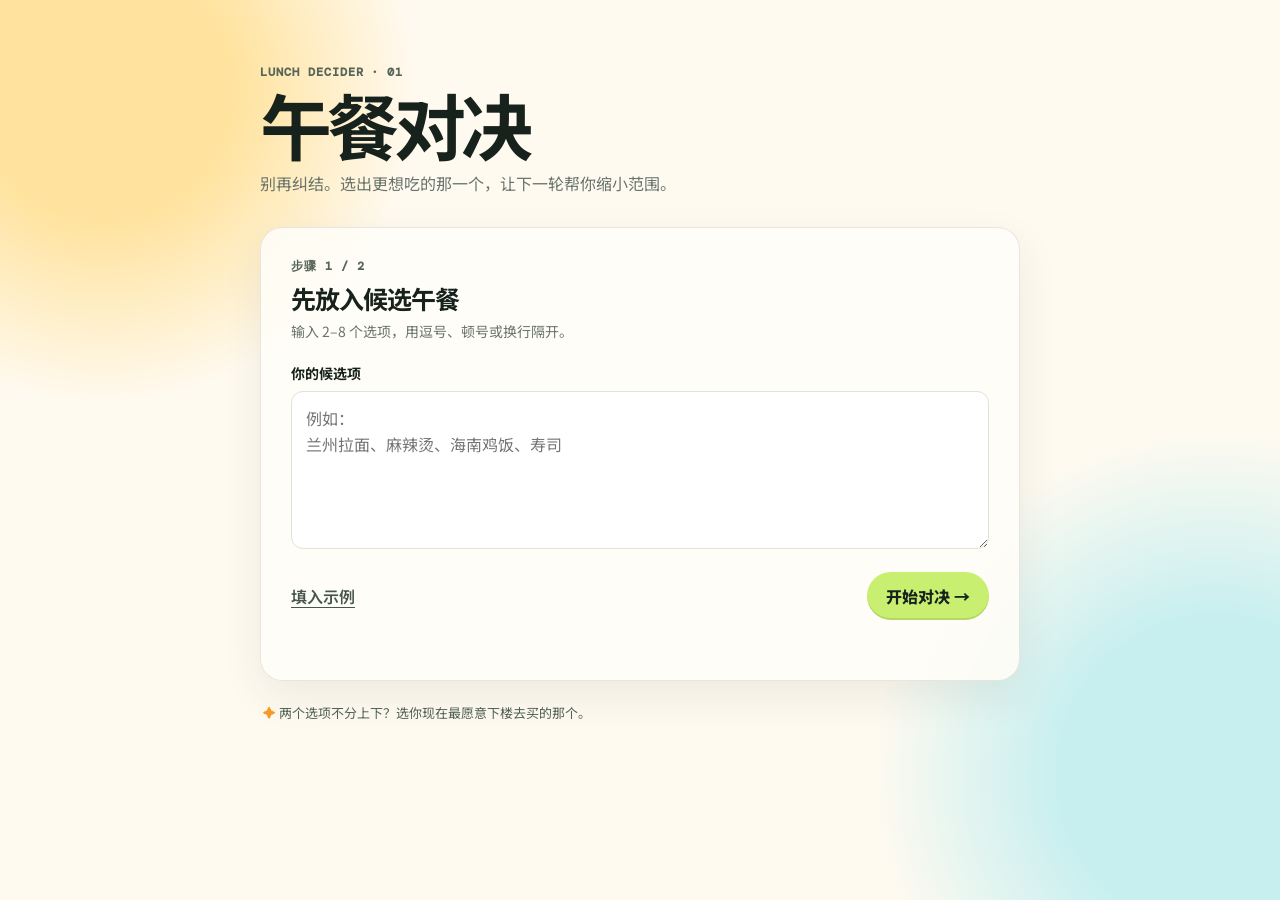
==== lunch-duel/index.html @ c83a1d94 "Build lunch decision duel" ====
<!doctype html>
<html lang="zh-CN">
  <head>
    <meta charset="UTF-8" />
    <meta name="viewport" content="width=device-width, initial-scale=1.0" />
    <meta name="description" content="用连续二选一帮你决定今天吃什么。" />
    <title>午餐对决 · 今天吃什么？</title>
    <link rel="preconnect" href="https://fonts.googleapis.com" />
    <link rel="preconnect" href="https://fonts.gstatic.com" crossorigin />
    <link href="https://fonts.googleapis.com/css2?family=DM+Mono&family=Noto+Sans+SC:wght@400;500;600;700;800&display=swap" rel="stylesheet" />
    <link rel="stylesheet" href="style.css" />
  </head>
  <body>
    <main class="app-shell">
      <header class="hero">
        <p class="eyebrow">LUNCH DECIDER · 01</p>
        <h1>午餐对决</h1>
        <p class="subtitle">别再纠结。选出更想吃的那一个，让下一轮帮你缩小范围。</p>
      </header>

      <section id="setup" class="panel setup-panel" aria-labelledby="setup-title">
        <div class="panel-heading">
          <p class="step">步骤 1 / 2</p>
          <h2 id="setup-title">先放入候选午餐</h2>
          <p>输入 2–8 个选项，用逗号、顿号或换行隔开。</p>
        </div>
        <label for="food-input">你的候选项</label>
        <textarea id="food-input" rows="5" placeholder="例如：&#10;兰州拉面、麻辣烫、海南鸡饭、寿司"></textarea>
        <div class="setup-actions">
          <button id="example-btn" class="text-button" type="button">填入示例</button>
          <button id="start-btn" class="primary-button" type="button">开始对决 <span aria-hidden="true">→</span></button>
        </div>
        <p id="setup-error" class="error-message" role="alert" aria-live="polite"></p>
      </section>

      <section id="duel" class="panel duel-panel is-hidden" aria-labelledby="duel-title">
        <div class="duel-topline">
          <div>
            <p class="step">步骤 2 / 2</p>
            <h2 id="duel-title">这一轮，更想吃哪一个？</h2>
          </div>
          <p id="round-label" class="round-label" aria-live="polite"></p>
        </div>
        <div class="progress-track" aria-hidden="true"><div id="progress-fill" class="progress-fill"></div></div>
        <p class="duel-hint">不用想太久——凭第一反应选。</p>
        <div class="food-cards" role="group" aria-label="选择一份午餐">
          <button id="option-a" class="food-card coral" type="button"></button>
          <span class="versus" aria-hidden="true">VS</span>
          <button id="option-b" class="food-card blue" type="button"></button>
        </div>
        <p id="duel-error" class="error-message" role="alert" aria-live="polite"></p>
        <button id="restart-from-duel" class="text-button restart" type="button">← 重新输入候选项</button>
      </section>

      <section id="result" class="panel result-panel is-hidden" aria-labelledby="result-title">
        <p class="eyebrow">THE WINNER IS</p>
        <p class="winner-emoji" aria-hidden="true">🍽️</p>
        <h2 id="result-title"></h2>
        <p id="result-reason" class="result-copy"></p>
        <div class="result-actions">
          <button id="again-btn" class="primary-button" type="button">再来一局 <span aria-hidden="true">↻</span></button>
          <button id="new-list-btn" class="text-button" type="button">换一组候选项</button>
        </div>
      </section>

      <aside class="tip" aria-label="使用提示">
        <span aria-hidden="true">✦</span> 两个选项不分上下？选你现在最愿意下楼去买的那个。
      </aside>
    </main>
    <script src="script.js"></script>
  </body>
</html>
---- lunch-duel/style.css ----
:root { --ink:#18221d; --cream:#fffaf0; --paper:#fffdf8; --coral:#ff765e; --blue:#77b8f2; --lime:#c9ef70; --muted:#69746c; --line:#dfe3d8; }
* { box-sizing:border-box; }
body { margin:0; min-height:100vh; color:var(--ink); background:radial-gradient(circle at 8% 10%, #ffe29d 0 9%, transparent 22%), radial-gradient(circle at 95% 86%, #c8eff0 0 11%, transparent 24%), var(--cream); font-family:"Noto Sans SC", sans-serif; }
button, textarea { font:inherit; }
button { cursor:pointer; }
.app-shell { width:min(100% - 32px, 760px); margin:0 auto; padding:64px 0 42px; }
.hero { margin-bottom:30px; }
.eyebrow,.step,.round-label { margin:0; font:600 12px "DM Mono", monospace; letter-spacing:.08em; }
.eyebrow,.step { color:#56645a; }
h1,h2,p { margin-top:0; }
h1 { margin:8px 0 9px; font-size:clamp(46px, 9vw, 72px); line-height:1; letter-spacing:-.07em; }
.subtitle { max-width:485px; margin:0; color:var(--muted); font-size:16px; line-height:1.75; }
.panel { padding:30px; border:1px solid rgba(24,34,29,.1); border-radius:22px; background:rgba(255,253,248,.88); box-shadow:0 15px 40px rgba(38,50,35,.08); }
.panel-heading h2,.duel-topline h2 { margin:5px 0 5px; font-size:25px; letter-spacing:-.04em; }
.panel-heading p:not(.step) { margin-bottom:22px; color:var(--muted); font-size:14px; }
label { display:block; margin-bottom:8px; font-weight:700; font-size:14px; }
textarea { width:100%; resize:vertical; min-height:130px; padding:14px; border:1px solid var(--line); border-radius:12px; color:var(--ink); background:#fff; outline:none; line-height:1.6; }
textarea:focus { border-color:var(--ink); box-shadow:0 0 0 3px #c9ef7080; }
.setup-actions,.result-actions { display:flex; align-items:center; justify-content:space-between; gap:16px; margin-top:18px; }
.primary-button { border:0; border-radius:999px; padding:12px 19px; color:var(--ink); background:var(--lime); font-weight:800; box-shadow:inset 0 -2px rgba(0,0,0,.1); transition:transform .15s, box-shadow .15s; }
.primary-button:hover { transform:translateY(-2px); box-shadow:0 5px 0 rgba(24,34,29,.2); }
.text-button { padding:6px 0; border:0; color:#46574a; background:transparent; text-decoration:underline; text-underline-offset:4px; font-weight:600; }
.error-message { min-height:20px; margin:10px 0 0; color:#b33427; font-size:13px; font-weight:600; }
.is-hidden { display:none; }
.duel-topline { display:flex; justify-content:space-between; gap:16px; align-items:flex-start; }
.round-label { flex:none; padding-top:7px; color:var(--muted); }
.progress-track { height:7px; margin:24px 0 15px; overflow:hidden; border-radius:9px; background:#edf0e9; }.progress-fill { height:100%; width:0; border-radius:inherit; background:var(--ink); transition:width .25s; }
.duel-hint { margin:0 0 23px; color:var(--muted); font-size:14px; }.food-cards { display:grid; grid-template-columns:1fr auto 1fr; align-items:center; gap:14px; }
.food-card { min-height:180px; padding:24px 16px; border:2px solid transparent; border-radius:17px; color:var(--ink); font-size:clamp(21px, 4vw, 31px); font-weight:800; line-height:1.2; letter-spacing:-.05em; transition:transform .16s, border-color .16s; }.food-card:hover,.food-card:focus-visible { transform:translateY(-5px) rotate(-1deg); border-color:var(--ink); outline:none; }.food-card.blue:hover,.food-card.blue:focus-visible { transform:translateY(-5px) rotate(1deg); }.coral { background:var(--coral); }.blue { background:var(--blue); }.versus { font:700 16px "DM Mono",monospace; color:var(--muted); }.restart { margin-top:21px; }
.result-panel { text-align:center; padding:49px 30px; }.winner-emoji { margin:12px 0 9px; font-size:55px; }.result-panel h2 { margin-bottom:8px; font-size:clamp(36px,7vw,55px); letter-spacing:-.065em; }.result-copy { max-width:410px; margin:0 auto; color:var(--muted); line-height:1.7; }.result-actions { justify-content:center; margin-top:25px; }.tip { margin:22px 3px 0; color:#506054; font-size:13px; }.tip span { color:#f49b27; }
@media (max-width:560px) { .app-shell { width:min(100% - 24px,760px); padding-top:40px; }.panel { padding:22px; }.food-cards { grid-template-columns:1fr; gap:10px; }.food-card { min-height:112px; }.versus { justify-self:center; }.setup-actions,.result-actions { align-items:flex-start; flex-direction:column-reverse; }.primary-button { width:100%; }.duel-topline { display:block; }.round-label { padding-top:0; } }
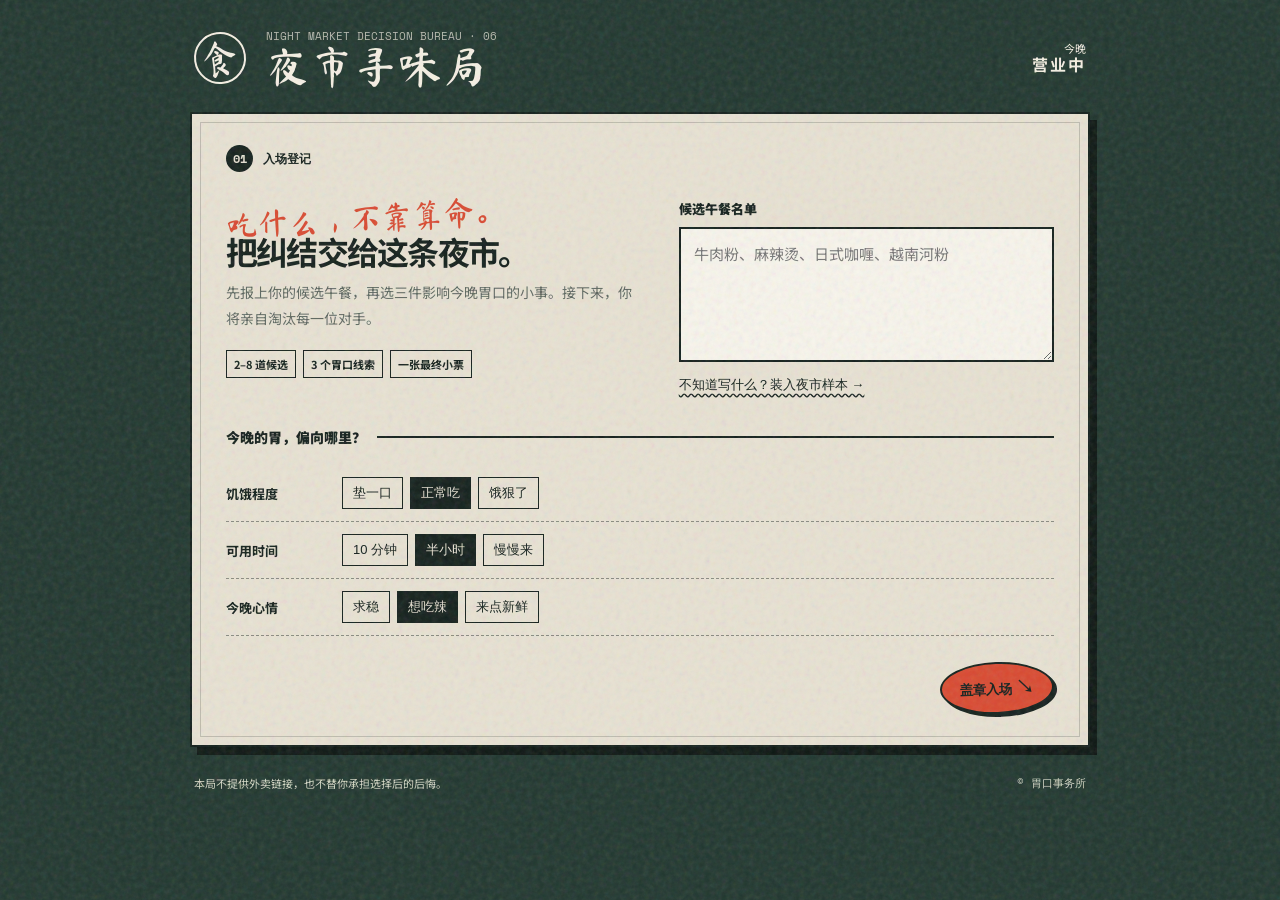
==== commit 416db06d: "Turn lunch duel into night market game" ====
--- a/lunch-duel/index.html
+++ b/lunch-duel/index.html
@@ -1,72 +1,61 @@
 <!doctype html>
 <html lang="zh-CN">
-  <head>
-    <meta charset="UTF-8" />
-    <meta name="viewport" content="width=device-width, initial-scale=1.0" />
-    <meta name="description" content="用连续二选一帮你决定今天吃什么。" />
-    <title>午餐对决 · 今天吃什么？</title>
-    <link rel="preconnect" href="https://fonts.googleapis.com" />
-    <link rel="preconnect" href="https://fonts.gstatic.com" crossorigin />
-    <link href="https://fonts.googleapis.com/css2?family=DM+Mono&family=Noto+Sans+SC:wght@400;500;600;700;800&display=swap" rel="stylesheet" />
-    <link rel="stylesheet" href="style.css" />
-  </head>
-  <body>
-    <main class="app-shell">
-      <header class="hero">
-        <p class="eyebrow">LUNCH DECIDER · 01</p>
-        <h1>午餐对决</h1>
-        <p class="subtitle">别再纠结。选出更想吃的那一个，让下一轮帮你缩小范围。</p>
-      </header>
-
-      <section id="setup" class="panel setup-panel" aria-labelledby="setup-title">
-        <div class="panel-heading">
-          <p class="step">步骤 1 / 2</p>
-          <h2 id="setup-title">先放入候选午餐</h2>
-          <p>输入 2–8 个选项，用逗号、顿号或换行隔开。</p>
+<head>
+  <meta charset="UTF-8"><meta name="viewport" content="width=device-width, initial-scale=1.0">
+  <meta name="description" content="一场把纠结变成夜市闯关的午餐决定游戏。">
+  <title>夜市寻味局</title>
+  <link rel="preconnect" href="https://fonts.googleapis.com"><link rel="preconnect" href="https://fonts.gstatic.com" crossorigin>
+  <link href="https://fonts.googleapis.com/css2?family=Ma+Shan+Zheng&family=Noto+Sans+SC:wght@400;500;700;900&family=Space+Mono:wght@400;700&display=swap" rel="stylesheet">
+  <link rel="stylesheet" href="style.css">
+</head>
+<body>
+  <div class="grain" aria-hidden="true"></div>
+  <main class="site-shell">
+    <header class="masthead">
+      <div class="brand-mark" aria-hidden="true">食</div>
+      <div><p class="kicker">NIGHT MARKET DECISION BUREAU · 06</p><h1>夜市寻味局</h1></div>
+      <p class="open-sign">今晚<br><strong>营业中</strong></p>
+    </header>
+    <section id="setup" class="screen check-in" aria-labelledby="setup-title">
+      <div class="section-label"><span>01</span> 入场登记</div>
+      <div class="check-in-grid">
+        <div class="intro-copy">
+          <p class="scribble">吃什么，不靠算命。</p><h2 id="setup-title">把纠结交给这条夜市。</h2>
+          <p>先报上你的候选午餐，再选三件影响今晚胃口的小事。接下来，你将亲自淘汰每一位对手。</p>
+          <div class="rules"><span>2–8 道候选</span><span>3 个胃口线索</span><span>一张最终小票</span></div>
         </div>
-        <label for="food-input">你的候选项</label>
-        <textarea id="food-input" rows="5" placeholder="例如：&#10;兰州拉面、麻辣烫、海南鸡饭、寿司"></textarea>
-        <div class="setup-actions">
-          <button id="example-btn" class="text-button" type="button">填入示例</button>
-          <button id="start-btn" class="primary-button" type="button">开始对决 <span aria-hidden="true">→</span></button>
-        </div>
-        <p id="setup-error" class="error-message" role="alert" aria-live="polite"></p>
-      </section>
-
-      <section id="duel" class="panel duel-panel is-hidden" aria-labelledby="duel-title">
-        <div class="duel-topline">
-          <div>
-            <p class="step">步骤 2 / 2</p>
-            <h2 id="duel-title">这一轮，更想吃哪一个？</h2>
-          </div>
-          <p id="round-label" class="round-label" aria-live="polite"></p>
-        </div>
-        <div class="progress-track" aria-hidden="true"><div id="progress-fill" class="progress-fill"></div></div>
-        <p class="duel-hint">不用想太久——凭第一反应选。</p>
-        <div class="food-cards" role="group" aria-label="选择一份午餐">
-          <button id="option-a" class="food-card coral" type="button"></button>
-          <span class="versus" aria-hidden="true">VS</span>
-          <button id="option-b" class="food-card blue" type="button"></button>
-        </div>
-        <p id="duel-error" class="error-message" role="alert" aria-live="polite"></p>
-        <button id="restart-from-duel" class="text-button restart" type="button">← 重新输入候选项</button>
-      </section>
-
-      <section id="result" class="panel result-panel is-hidden" aria-labelledby="result-title">
-        <p class="eyebrow">THE WINNER IS</p>
-        <p class="winner-emoji" aria-hidden="true">🍽️</p>
-        <h2 id="result-title"></h2>
-        <p id="result-reason" class="result-copy"></p>
-        <div class="result-actions">
-          <button id="again-btn" class="primary-button" type="button">再来一局 <span aria-hidden="true">↻</span></button>
-          <button id="new-list-btn" class="text-button" type="button">换一组候选项</button>
-        </div>
-      </section>
-
-      <aside class="tip" aria-label="使用提示">
-        <span aria-hidden="true">✦</span> 两个选项不分上下？选你现在最愿意下楼去买的那个。
-      </aside>
-    </main>
-    <script src="script.js"></script>
-  </body>
+        <div class="form-side"><label for="food-input">候选午餐名单</label><textarea id="food-input" rows="4" placeholder="牛肉粉、麻辣烫、日式咖喱、越南河粉"></textarea><button id="example-btn" class="rough-link" type="button">不知道写什么？装入夜市样本 →</button></div>
+      </div>
+      <fieldset class="mood-form">
+        <legend>今晚的胃，偏向哪里？</legend>
+        <div class="mood-row"><p>饥饿程度</p><div class="choice-set" data-group="hunger"><button type="button" data-value="垫一口">垫一口</button><button type="button" data-value="正常吃" class="selected">正常吃</button><button type="button" data-value="饿狠了">饿狠了</button></div></div>
+        <div class="mood-row"><p>可用时间</p><div class="choice-set" data-group="time"><button type="button" data-value="10 分钟">10 分钟</button><button type="button" data-value="半小时" class="selected">半小时</button><button type="button" data-value="慢慢来">慢慢来</button></div></div>
+        <div class="mood-row"><p>今晚心情</p><div class="choice-set" data-group="mood"><button type="button" data-value="求稳">求稳</button><button type="button" data-value="想吃辣" class="selected">想吃辣</button><button type="button" data-value="来点新鲜">来点新鲜</button></div></div>
+      </fieldset>
+      <div class="start-row"><p id="setup-error" class="error-message" role="alert" aria-live="polite"></p><button id="start-btn" class="stamp-button" type="button">盖章入场 <span>↘</span></button></div>
+    </section>
+    <section id="arena" class="screen arena is-hidden" aria-labelledby="arena-title">
+      <div class="section-label"><span>02</span> 摊位擂台</div>
+      <div class="arena-head"><div><p id="arena-chapter" class="chapter">第一盏灯</p><h2 id="arena-title">跟着第一反应走。</h2></div><div class="round-counter"><span id="round-count">01</span><small>ROUND</small></div></div>
+      <div class="route" aria-label="游戏进度"><div id="route-fill"></div></div><p id="market-call" class="market-call">摊主在叫号。只能留下一份。</p>
+      <div class="fight-board" role="group" aria-label="选择一份午餐">
+        <button id="option-a" class="stall-card red-stall" type="button"><span class="stall-no">A</span><span class="food-name"></span><span class="food-note"></span><span class="pick">点它 <b>↗</b></span></button>
+        <div class="versus"><span>留</span><i>VS</i><span>弃</span></div>
+        <button id="option-b" class="stall-card yellow-stall" type="button"><span class="stall-no">B</span><span class="food-name"></span><span class="food-note"></span><span class="pick">点它 <b>↗</b></span></button>
+      </div>
+      <div class="arena-footer"><p id="memory-line">已淘汰 0 位对手。</p><button id="back-btn" class="rough-link" type="button">← 返回重新登记</button></div>
+    </section>
+    <section id="result" class="screen receipt-screen is-hidden" aria-labelledby="result-title">
+      <div class="section-label"><span>03</span> 出摊结账</div>
+      <div class="receipt">
+        <div class="receipt-top"><span>夜市寻味局</span><span id="receipt-date"></span></div><p class="receipt-type">YOUR ORDER HAS BEEN DECIDED</p>
+        <div class="winner-block"><span>今晚就吃</span><h2 id="result-title"></h2><strong>✓ 已锁单</strong></div><div class="receipt-rule"></div>
+        <div class="receipt-line"><span>胃口线索</span><b id="profile-summary"></b></div><div class="receipt-line"><span>战胜对手</span><b id="defeat-count"></b></div><div class="receipt-rule short"></div>
+        <p id="fortune" class="fortune"></p><p class="receipt-end">别截图问朋友了。现在就出门。</p>
+      </div>
+      <div class="result-controls"><button id="again-btn" class="stamp-button" type="button">原名单再战 <span>↻</span></button><button id="new-list-btn" class="rough-link" type="button">换一批候选项</button></div>
+    </section>
+    <footer>本局不提供外卖链接，也不替你承担选择后的后悔。<span>© 胃口事务所</span></footer>
+  </main><script src="script.js"></script>
+</body>
 </html>
--- a/lunch-duel/style.css
+++ b/lunch-duel/style.css
@@ -1,31 +1 @@
-:root { --ink:#18221d; --cream:#fffaf0; --paper:#fffdf8; --coral:#ff765e; --blue:#77b8f2; --lime:#c9ef70; --muted:#69746c; --line:#dfe3d8; }
-* { box-sizing:border-box; }
-body { margin:0; min-height:100vh; color:var(--ink); background:radial-gradient(circle at 8% 10%, #ffe29d 0 9%, transparent 22%), radial-gradient(circle at 95% 86%, #c8eff0 0 11%, transparent 24%), var(--cream); font-family:"Noto Sans SC", sans-serif; }
-button, textarea { font:inherit; }
-button { cursor:pointer; }
-.app-shell { width:min(100% - 32px, 760px); margin:0 auto; padding:64px 0 42px; }
-.hero { margin-bottom:30px; }
-.eyebrow,.step,.round-label { margin:0; font:600 12px "DM Mono", monospace; letter-spacing:.08em; }
-.eyebrow,.step { color:#56645a; }
-h1,h2,p { margin-top:0; }
-h1 { margin:8px 0 9px; font-size:clamp(46px, 9vw, 72px); line-height:1; letter-spacing:-.07em; }
-.subtitle { max-width:485px; margin:0; color:var(--muted); font-size:16px; line-height:1.75; }
-.panel { padding:30px; border:1px solid rgba(24,34,29,.1); border-radius:22px; background:rgba(255,253,248,.88); box-shadow:0 15px 40px rgba(38,50,35,.08); }
-.panel-heading h2,.duel-topline h2 { margin:5px 0 5px; font-size:25px; letter-spacing:-.04em; }
-.panel-heading p:not(.step) { margin-bottom:22px; color:var(--muted); font-size:14px; }
-label { display:block; margin-bottom:8px; font-weight:700; font-size:14px; }
-textarea { width:100%; resize:vertical; min-height:130px; padding:14px; border:1px solid var(--line); border-radius:12px; color:var(--ink); background:#fff; outline:none; line-height:1.6; }
-textarea:focus { border-color:var(--ink); box-shadow:0 0 0 3px #c9ef7080; }
-.setup-actions,.result-actions { display:flex; align-items:center; justify-content:space-between; gap:16px; margin-top:18px; }
-.primary-button { border:0; border-radius:999px; padding:12px 19px; color:var(--ink); background:var(--lime); font-weight:800; box-shadow:inset 0 -2px rgba(0,0,0,.1); transition:transform .15s, box-shadow .15s; }
-.primary-button:hover { transform:translateY(-2px); box-shadow:0 5px 0 rgba(24,34,29,.2); }
-.text-button { padding:6px 0; border:0; color:#46574a; background:transparent; text-decoration:underline; text-underline-offset:4px; font-weight:600; }
-.error-message { min-height:20px; margin:10px 0 0; color:#b33427; font-size:13px; font-weight:600; }
-.is-hidden { display:none; }
-.duel-topline { display:flex; justify-content:space-between; gap:16px; align-items:flex-start; }
-.round-label { flex:none; padding-top:7px; color:var(--muted); }
-.progress-track { height:7px; margin:24px 0 15px; overflow:hidden; border-radius:9px; background:#edf0e9; }.progress-fill { height:100%; width:0; border-radius:inherit; background:var(--ink); transition:width .25s; }
-.duel-hint { margin:0 0 23px; color:var(--muted); font-size:14px; }.food-cards { display:grid; grid-template-columns:1fr auto 1fr; align-items:center; gap:14px; }
-.food-card { min-height:180px; padding:24px 16px; border:2px solid transparent; border-radius:17px; color:var(--ink); font-size:clamp(21px, 4vw, 31px); font-weight:800; line-height:1.2; letter-spacing:-.05em; transition:transform .16s, border-color .16s; }.food-card:hover,.food-card:focus-visible { transform:translateY(-5px) rotate(-1deg); border-color:var(--ink); outline:none; }.food-card.blue:hover,.food-card.blue:focus-visible { transform:translateY(-5px) rotate(1deg); }.coral { background:var(--coral); }.blue { background:var(--blue); }.versus { font:700 16px "DM Mono",monospace; color:var(--muted); }.restart { margin-top:21px; }
-.result-panel { text-align:center; padding:49px 30px; }.winner-emoji { margin:12px 0 9px; font-size:55px; }.result-panel h2 { margin-bottom:8px; font-size:clamp(36px,7vw,55px); letter-spacing:-.065em; }.result-copy { max-width:410px; margin:0 auto; color:var(--muted); line-height:1.7; }.result-actions { justify-content:center; margin-top:25px; }.tip { margin:22px 3px 0; color:#506054; font-size:13px; }.tip span { color:#f49b27; }
-@media (max-width:560px) { .app-shell { width:min(100% - 24px,760px); padding-top:40px; }.panel { padding:22px; }.food-cards { grid-template-columns:1fr; gap:10px; }.food-card { min-height:112px; }.versus { justify-self:center; }.setup-actions,.result-actions { align-items:flex-start; flex-direction:column-reverse; }.primary-button { width:100%; }.duel-topline { display:block; }.round-label { padding-top:0; } }
+:root{--ink:#14201c;--paper:#e8e2d3;--red:#d94a31;--mustard:#e7b830;--fade:#5c665f}*{box-sizing:border-box}body{margin:0;color:var(--ink);background:#21372f;font-family:"Noto Sans SC",sans-serif}.grain{position:fixed;inset:0;z-index:9;pointer-events:none;opacity:.13;background-image:url("data:image/svg+xml,%3Csvg viewBox='0 0 180 180' xmlns='http://www.w3.org/2000/svg'%3E%3Cfilter id='n'%3E%3CfeTurbulence type='fractalNoise' baseFrequency='.9' numOctaves='4' stitchTiles='stitch'/%3E%3C/filter%3E%3Crect width='100%25' height='100%25' filter='url(%23n)'/%3E%3C/svg%3E")}.site-shell{width:min(100% - 28px,900px);margin:auto;padding:28px 0 38px}.masthead{display:grid;grid-template-columns:57px 1fr auto;gap:15px;align-items:center;padding:0 4px 24px;color:#f6f0e4}.brand-mark{display:grid;place-items:center;width:52px;height:52px;border:2px solid #f6f0e4;border-radius:50%;font:38px "Ma Shan Zheng",cursive;transform:rotate(-8deg)}.kicker{margin:0;font:11px "Space Mono",monospace;opacity:.7}.masthead h1{margin:0;font:44px "Ma Shan Zheng",cursive}.open-sign{margin:0;text-align:right;font-size:11px;line-height:1.2}.open-sign strong{font-size:16px;letter-spacing:.12em}.screen{position:relative;background:var(--paper);padding:31px 34px;box-shadow:7px 8px 0 #0d1713;border:2px solid var(--ink)}.screen:before{content:"";position:absolute;inset:8px;border:1px solid rgba(20,32,28,.2);pointer-events:none}.section-label{position:relative;z-index:1;display:flex;gap:10px;align-items:center;margin-bottom:27px;font:12px "Space Mono",monospace;font-weight:bold}.section-label span{display:grid;place-items:center;width:27px;height:27px;color:var(--paper);background:var(--ink);border-radius:50%}.check-in-grid{position:relative;z-index:1;display:grid;grid-template-columns:1.05fr .95fr;gap:38px}.scribble{margin:0;color:var(--red);font:31px "Ma Shan Zheng",cursive;transform:rotate(-3deg)}h2{margin:4px 0 10px;font-size:32px;letter-spacing:-.055em;line-height:1.12}.intro-copy>p:not(.scribble){margin:0;color:var(--fade);line-height:1.85;font-size:14px}.rules{display:flex;flex-wrap:wrap;gap:7px;margin-top:18px}.rules span{padding:5px 7px;border:1px solid var(--ink);font-size:11px;font-weight:bold}label{display:block;margin-bottom:9px;font-size:13px;font-weight:900}textarea{width:100%;min-height:135px;padding:13px;border:2px solid var(--ink);border-radius:0;resize:vertical;background:#f8f5ec;color:var(--ink);font:15px/1.65 "Noto Sans SC",sans-serif;outline:none}textarea:focus{outline:4px solid var(--mustard);outline-offset:2px}.rough-link{margin-top:9px;padding:0;border:0;background:transparent;color:var(--ink);font-size:13px;text-decoration:underline;text-decoration-style:wavy;text-underline-offset:4px;cursor:pointer}.mood-form{position:relative;z-index:1;margin:33px 0 0;padding:18px 0 0;border:0;border-top:2px solid var(--ink)}legend{padding:0 11px 0 0;font-size:14px;font-weight:900}.mood-row{display:grid;grid-template-columns:116px 1fr;align-items:center;padding:12px 0;border-bottom:1px dashed rgba(20,32,28,.45)}.mood-row p{margin:0;font-size:13px;font-weight:bold}.choice-set{display:flex;flex-wrap:wrap;gap:7px}.choice-set button{padding:6px 10px;border:1px solid var(--ink);border-radius:0;background:transparent;color:var(--ink);font-size:13px;cursor:pointer}.choice-set button:hover,.choice-set button.selected{color:var(--paper);background:var(--ink)}.start-row{position:relative;z-index:1;display:flex;justify-content:space-between;align-items:center;gap:20px;margin-top:26px}.error-message{min-height:20px;margin:0;color:#a91e19;font-size:13px;font-weight:700}.stamp-button{padding:12px 18px;border:2px solid var(--ink);border-radius:50%;color:var(--ink);background:var(--red);font-weight:900;box-shadow:3px 3px 0 var(--ink);cursor:pointer;transform:rotate(-2deg);transition:.15s}.stamp-button:hover{transform:translate(2px,2px) rotate(1deg);box-shadow:1px 1px 0 var(--ink)}.stamp-button span{font-size:18px}.is-hidden{display:none}.arena{min-height:540px}.arena-head{position:relative;z-index:1;display:flex;justify-content:space-between;align-items:flex-end}.chapter{margin:0;color:var(--red);font:14px "Space Mono",monospace;font-weight:bold}.round-counter{text-align:center;border:2px solid var(--ink);border-radius:50%;width:64px;height:64px;padding-top:7px;transform:rotate(8deg)}.round-counter span{display:block;font:23px "Space Mono",monospace;font-weight:bold;line-height:1}.round-counter small{font:9px "Space Mono",monospace}.route{position:relative;z-index:1;height:8px;margin:27px 0 15px;border:1px solid var(--ink);background:#c9c3b6}.route div{height:100%;width:0;background:var(--red);transition:width .25s}.market-call{position:relative;z-index:1;margin:0 0 22px;color:var(--fade);font-size:14px}.fight-board{position:relative;z-index:1;display:grid;grid-template-columns:1fr 76px 1fr;align-items:center}.stall-card{position:relative;min-height:228px;padding:18px;border:2px solid var(--ink);border-radius:0;text-align:left;color:var(--ink);cursor:pointer;transition:.16s}.stall-card:hover,.stall-card:focus-visible{z-index:2;outline:0;filter:saturate(1.2);transform:translateY(-8px) rotate(-1deg);box-shadow:5px 5px 0 var(--ink)}.yellow-stall:hover,.yellow-stall:focus-visible{transform:translateY(-8px) rotate(1deg)}.red-stall{background:var(--red)}.yellow-stall{background:var(--mustard)}.stall-no{display:block;font:13px "Space Mono",monospace;font-weight:bold}.food-name{display:block;margin-top:38px;font-size:clamp(29px,4vw,44px);font-weight:900;letter-spacing:-.07em;line-height:1.06}.food-note{display:block;margin-top:12px;font-size:12px;font-weight:700}.pick{position:absolute;bottom:17px;right:17px;font-size:13px;font-weight:900}.pick b{font-size:20px}.versus{position:relative;z-index:3;display:flex;align-items:center;flex-direction:column;gap:3px;color:var(--paper);font-weight:bold}.versus i{display:grid;place-items:center;width:48px;height:48px;border:2px solid var(--ink);border-radius:50%;color:var(--ink);background:var(--paper);font:14px "Space Mono",monospace;font-style:normal;transform:rotate(-9deg)}.versus span{color:var(--ink);font:11px "Space Mono",monospace}.arena-footer{position:relative;z-index:1;display:flex;justify-content:space-between;align-items:center;margin-top:20px}.arena-footer p{margin:0;font-size:13px;color:var(--fade)}.receipt-screen{text-align:center}.receipt{position:relative;z-index:1;width:min(100%,470px);margin:auto;padding:19px 27px 28px;background:#f7f2e8;border:2px solid var(--ink);box-shadow:5px 6px 0 rgba(20,32,28,.25);font-family:"Space Mono",monospace}.receipt-top,.receipt-line{display:flex;justify-content:space-between;gap:12px;text-align:left;font-size:11px;font-weight:bold}.receipt-type{margin:27px 0 13px;font-size:10px;letter-spacing:.1em}.winner-block{padding:16px 0 19px}.winner-block span{font-size:12px}.winner-block h2{margin:6px 0;font:clamp(43px,8vw,61px)/1 "Ma Shan Zheng",cursive}.winner-block strong{display:inline-block;padding:3px 6px;border:1px solid var(--ink);font-size:10px;transform:rotate(-3deg)}.receipt-rule{height:2px;margin:10px 0 16px;background:repeating-linear-gradient(90deg,var(--ink) 0 7px,transparent 7px 11px)}.receipt-rule.short{width:55%;margin:18px auto}.receipt-line{padding:6px 0;border-bottom:1px dotted var(--fade)}.receipt-line b{font-size:11px}.fortune{margin:0;font-family:"Noto Sans SC",sans-serif;font-size:14px;line-height:1.75}.receipt-end{margin:22px 0 0;font-size:11px}.result-controls{position:relative;z-index:1;display:flex;justify-content:center;align-items:center;gap:24px;margin-top:32px}footer{display:flex;justify-content:space-between;gap:20px;margin-top:28px;padding:0 4px;color:#d4d7c5;font-size:11px}footer span{font-family:"Space Mono",monospace}@media(max-width:620px){.site-shell{width:min(100% - 18px,900px);padding-top:15px}.masthead{grid-template-columns:48px 1fr}.open-sign{display:none}.brand-mark{width:44px;height:44px;font-size:31px}.masthead h1{font-size:37px}.screen{padding:24px 20px}.check-in-grid{grid-template-columns:1fr;gap:23px}.mood-row{grid-template-columns:1fr;gap:8px}.fight-board{grid-template-columns:1fr;gap:6px}.stall-card{min-height:145px}.food-name{margin-top:19px}.versus{flex-direction:row}.versus i{width:41px;height:41px}.arena-footer,.start-row{align-items:flex-start;flex-direction:column}.result-controls{flex-direction:column;gap:14px}.stamp-button{width:100%}footer{display:block;line-height:1.7}footer span{display:block}.screen:before{inset:5px}}
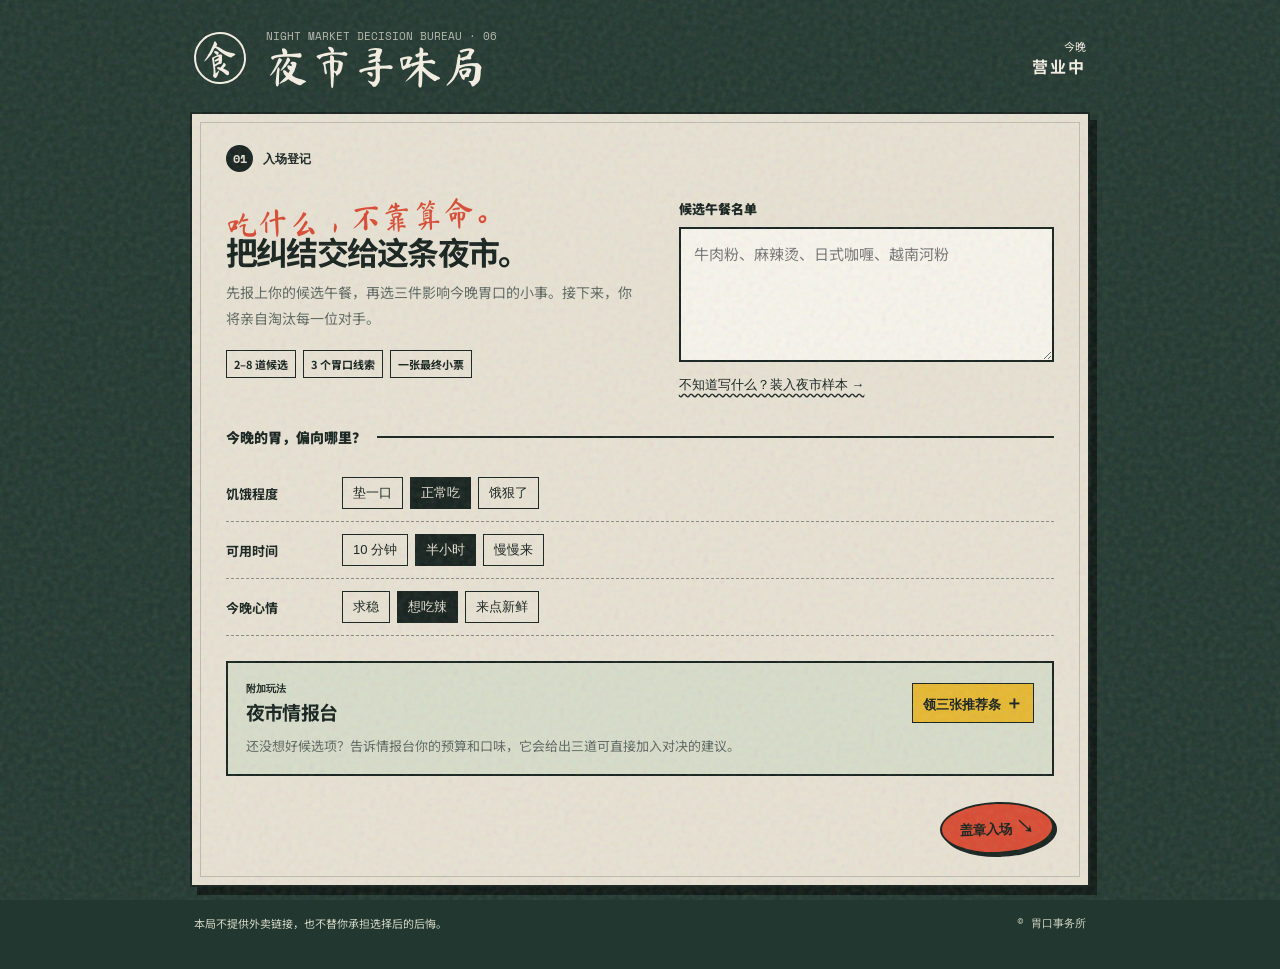
==== commit a1ecaf59: "Add market recommendations and order history" ====
--- a/lunch-duel/index.html
+++ b/lunch-duel/index.html
@@ -32,6 +32,18 @@
         <div class="mood-row"><p>可用时间</p><div class="choice-set" data-group="time"><button type="button" data-value="10 分钟">10 分钟</button><button type="button" data-value="半小时" class="selected">半小时</button><button type="button" data-value="慢慢来">慢慢来</button></div></div>
         <div class="mood-row"><p>今晚心情</p><div class="choice-set" data-group="mood"><button type="button" data-value="求稳">求稳</button><button type="button" data-value="想吃辣" class="selected">想吃辣</button><button type="button" data-value="来点新鲜">来点新鲜</button></div></div>
       </fieldset>
+      <section class="intel-desk" aria-labelledby="intel-title">
+        <div class="intel-heading"><div><p class="tiny-label">附加玩法</p><h3 id="intel-title">夜市情报台</h3></div><button id="intel-btn" class="intel-trigger" type="button">领三张推荐条 <span>＋</span></button></div>
+        <p>还没想好候选项？告诉情报台你的预算和口味，它会给出三道可直接加入对决的建议。</p>
+        <div id="intel-panel" class="intel-panel is-hidden">
+          <div class="intel-options">
+            <label>预算<select id="budget-select"><option value="low">30 元以内</option><option value="mid" selected>30–50 元</option><option value="high">今天不设限</option></select></label>
+            <label>想吃的口感<select id="taste-select"><option value="spicy">香辣热乎</option><option value="light">清爽轻盈</option><option value="comfort">踏实管饱</option></select></label>
+          </div>
+          <button id="generate-btn" class="mini-stamp" type="button">摇出推荐</button>
+          <div id="recommendations" class="recommendations" aria-live="polite"></div>
+        </div>
+      </section>
       <div class="start-row"><p id="setup-error" class="error-message" role="alert" aria-live="polite"></p><button id="start-btn" class="stamp-button" type="button">盖章入场 <span>↘</span></button></div>
     </section>
     <section id="arena" class="screen arena is-hidden" aria-labelledby="arena-title">
@@ -43,7 +55,7 @@
         <div class="versus"><span>留</span><i>VS</i><span>弃</span></div>
         <button id="option-b" class="stall-card yellow-stall" type="button"><span class="stall-no">B</span><span class="food-name"></span><span class="food-note"></span><span class="pick">点它 <b>↗</b></span></button>
       </div>
-      <div class="arena-footer"><p id="memory-line">已淘汰 0 位对手。</p><button id="back-btn" class="rough-link" type="button">← 返回重新登记</button></div>
+      <div class="arena-footer"><p id="memory-line">已淘汰 0 位对手。</p><div><button id="rescue-btn" class="rescue-button" type="button">犹豫救援：抛一次硬币</button><button id="back-btn" class="rough-link" type="button">← 返回重新登记</button></div></div>
     </section>
     <section id="result" class="screen receipt-screen is-hidden" aria-labelledby="result-title">
       <div class="section-label"><span>03</span> 出摊结账</div>
@@ -54,6 +66,7 @@
         <p id="fortune" class="fortune"></p><p class="receipt-end">别截图问朋友了。现在就出门。</p>
       </div>
       <div class="result-controls"><button id="again-btn" class="stamp-button" type="button">原名单再战 <span>↻</span></button><button id="new-list-btn" class="rough-link" type="button">换一批候选项</button></div>
+      <section class="history-panel" aria-labelledby="history-title"><div class="history-head"><h3 id="history-title">你最近锁过的单</h3><button id="clear-history-btn" class="rough-link" type="button">清空记录</button></div><ol id="history-list" class="history-list"></ol></section>
     </section>
     <footer>本局不提供外卖链接，也不替你承担选择后的后悔。<span>© 胃口事务所</span></footer>
   </main><script src="script.js"></script>
--- a/lunch-duel/style.css
+++ b/lunch-duel/style.css
@@ -1 +1 @@
-:root{--ink:#14201c;--paper:#e8e2d3;--red:#d94a31;--mustard:#e7b830;--fade:#5c665f}*{box-sizing:border-box}body{margin:0;color:var(--ink);background:#21372f;font-family:"Noto Sans SC",sans-serif}.grain{position:fixed;inset:0;z-index:9;pointer-events:none;opacity:.13;background-image:url("data:image/svg+xml,%3Csvg viewBox='0 0 180 180' xmlns='http://www.w3.org/2000/svg'%3E%3Cfilter id='n'%3E%3CfeTurbulence type='fractalNoise' baseFrequency='.9' numOctaves='4' stitchTiles='stitch'/%3E%3C/filter%3E%3Crect width='100%25' height='100%25' filter='url(%23n)'/%3E%3C/svg%3E")}.site-shell{width:min(100% - 28px,900px);margin:auto;padding:28px 0 38px}.masthead{display:grid;grid-template-columns:57px 1fr auto;gap:15px;align-items:center;padding:0 4px 24px;color:#f6f0e4}.brand-mark{display:grid;place-items:center;width:52px;height:52px;border:2px solid #f6f0e4;border-radius:50%;font:38px "Ma Shan Zheng",cursive;transform:rotate(-8deg)}.kicker{margin:0;font:11px "Space Mono",monospace;opacity:.7}.masthead h1{margin:0;font:44px "Ma Shan Zheng",cursive}.open-sign{margin:0;text-align:right;font-size:11px;line-height:1.2}.open-sign strong{font-size:16px;letter-spacing:.12em}.screen{position:relative;background:var(--paper);padding:31px 34px;box-shadow:7px 8px 0 #0d1713;border:2px solid var(--ink)}.screen:before{content:"";position:absolute;inset:8px;border:1px solid rgba(20,32,28,.2);pointer-events:none}.section-label{position:relative;z-index:1;display:flex;gap:10px;align-items:center;margin-bottom:27px;font:12px "Space Mono",monospace;font-weight:bold}.section-label span{display:grid;place-items:center;width:27px;height:27px;color:var(--paper);background:var(--ink);border-radius:50%}.check-in-grid{position:relative;z-index:1;display:grid;grid-template-columns:1.05fr .95fr;gap:38px}.scribble{margin:0;color:var(--red);font:31px "Ma Shan Zheng",cursive;transform:rotate(-3deg)}h2{margin:4px 0 10px;font-size:32px;letter-spacing:-.055em;line-height:1.12}.intro-copy>p:not(.scribble){margin:0;color:var(--fade);line-height:1.85;font-size:14px}.rules{display:flex;flex-wrap:wrap;gap:7px;margin-top:18px}.rules span{padding:5px 7px;border:1px solid var(--ink);font-size:11px;font-weight:bold}label{display:block;margin-bottom:9px;font-size:13px;font-weight:900}textarea{width:100%;min-height:135px;padding:13px;border:2px solid var(--ink);border-radius:0;resize:vertical;background:#f8f5ec;color:var(--ink);font:15px/1.65 "Noto Sans SC",sans-serif;outline:none}textarea:focus{outline:4px solid var(--mustard);outline-offset:2px}.rough-link{margin-top:9px;padding:0;border:0;background:transparent;color:var(--ink);font-size:13px;text-decoration:underline;text-decoration-style:wavy;text-underline-offset:4px;cursor:pointer}.mood-form{position:relative;z-index:1;margin:33px 0 0;padding:18px 0 0;border:0;border-top:2px solid var(--ink)}legend{padding:0 11px 0 0;font-size:14px;font-weight:900}.mood-row{display:grid;grid-template-columns:116px 1fr;align-items:center;padding:12px 0;border-bottom:1px dashed rgba(20,32,28,.45)}.mood-row p{margin:0;font-size:13px;font-weight:bold}.choice-set{display:flex;flex-wrap:wrap;gap:7px}.choice-set button{padding:6px 10px;border:1px solid var(--ink);border-radius:0;background:transparent;color:var(--ink);font-size:13px;cursor:pointer}.choice-set button:hover,.choice-set button.selected{color:var(--paper);background:var(--ink)}.start-row{position:relative;z-index:1;display:flex;justify-content:space-between;align-items:center;gap:20px;margin-top:26px}.error-message{min-height:20px;margin:0;color:#a91e19;font-size:13px;font-weight:700}.stamp-button{padding:12px 18px;border:2px solid var(--ink);border-radius:50%;color:var(--ink);background:var(--red);font-weight:900;box-shadow:3px 3px 0 var(--ink);cursor:pointer;transform:rotate(-2deg);transition:.15s}.stamp-button:hover{transform:translate(2px,2px) rotate(1deg);box-shadow:1px 1px 0 var(--ink)}.stamp-button span{font-size:18px}.is-hidden{display:none}.arena{min-height:540px}.arena-head{position:relative;z-index:1;display:flex;justify-content:space-between;align-items:flex-end}.chapter{margin:0;color:var(--red);font:14px "Space Mono",monospace;font-weight:bold}.round-counter{text-align:center;border:2px solid var(--ink);border-radius:50%;width:64px;height:64px;padding-top:7px;transform:rotate(8deg)}.round-counter span{display:block;font:23px "Space Mono",monospace;font-weight:bold;line-height:1}.round-counter small{font:9px "Space Mono",monospace}.route{position:relative;z-index:1;height:8px;margin:27px 0 15px;border:1px solid var(--ink);background:#c9c3b6}.route div{height:100%;width:0;background:var(--red);transition:width .25s}.market-call{position:relative;z-index:1;margin:0 0 22px;color:var(--fade);font-size:14px}.fight-board{position:relative;z-index:1;display:grid;grid-template-columns:1fr 76px 1fr;align-items:center}.stall-card{position:relative;min-height:228px;padding:18px;border:2px solid var(--ink);border-radius:0;text-align:left;color:var(--ink);cursor:pointer;transition:.16s}.stall-card:hover,.stall-card:focus-visible{z-index:2;outline:0;filter:saturate(1.2);transform:translateY(-8px) rotate(-1deg);box-shadow:5px 5px 0 var(--ink)}.yellow-stall:hover,.yellow-stall:focus-visible{transform:translateY(-8px) rotate(1deg)}.red-stall{background:var(--red)}.yellow-stall{background:var(--mustard)}.stall-no{display:block;font:13px "Space Mono",monospace;font-weight:bold}.food-name{display:block;margin-top:38px;font-size:clamp(29px,4vw,44px);font-weight:900;letter-spacing:-.07em;line-height:1.06}.food-note{display:block;margin-top:12px;font-size:12px;font-weight:700}.pick{position:absolute;bottom:17px;right:17px;font-size:13px;font-weight:900}.pick b{font-size:20px}.versus{position:relative;z-index:3;display:flex;align-items:center;flex-direction:column;gap:3px;color:var(--paper);font-weight:bold}.versus i{display:grid;place-items:center;width:48px;height:48px;border:2px solid var(--ink);border-radius:50%;color:var(--ink);background:var(--paper);font:14px "Space Mono",monospace;font-style:normal;transform:rotate(-9deg)}.versus span{color:var(--ink);font:11px "Space Mono",monospace}.arena-footer{position:relative;z-index:1;display:flex;justify-content:space-between;align-items:center;margin-top:20px}.arena-footer p{margin:0;font-size:13px;color:var(--fade)}.receipt-screen{text-align:center}.receipt{position:relative;z-index:1;width:min(100%,470px);margin:auto;padding:19px 27px 28px;background:#f7f2e8;border:2px solid var(--ink);box-shadow:5px 6px 0 rgba(20,32,28,.25);font-family:"Space Mono",monospace}.receipt-top,.receipt-line{display:flex;justify-content:space-between;gap:12px;text-align:left;font-size:11px;font-weight:bold}.receipt-type{margin:27px 0 13px;font-size:10px;letter-spacing:.1em}.winner-block{padding:16px 0 19px}.winner-block span{font-size:12px}.winner-block h2{margin:6px 0;font:clamp(43px,8vw,61px)/1 "Ma Shan Zheng",cursive}.winner-block strong{display:inline-block;padding:3px 6px;border:1px solid var(--ink);font-size:10px;transform:rotate(-3deg)}.receipt-rule{height:2px;margin:10px 0 16px;background:repeating-linear-gradient(90deg,var(--ink) 0 7px,transparent 7px 11px)}.receipt-rule.short{width:55%;margin:18px auto}.receipt-line{padding:6px 0;border-bottom:1px dotted var(--fade)}.receipt-line b{font-size:11px}.fortune{margin:0;font-family:"Noto Sans SC",sans-serif;font-size:14px;line-height:1.75}.receipt-end{margin:22px 0 0;font-size:11px}.result-controls{position:relative;z-index:1;display:flex;justify-content:center;align-items:center;gap:24px;margin-top:32px}footer{display:flex;justify-content:space-between;gap:20px;margin-top:28px;padding:0 4px;color:#d4d7c5;font-size:11px}footer span{font-family:"Space Mono",monospace}@media(max-width:620px){.site-shell{width:min(100% - 18px,900px);padding-top:15px}.masthead{grid-template-columns:48px 1fr}.open-sign{display:none}.brand-mark{width:44px;height:44px;font-size:31px}.masthead h1{font-size:37px}.screen{padding:24px 20px}.check-in-grid{grid-template-columns:1fr;gap:23px}.mood-row{grid-template-columns:1fr;gap:8px}.fight-board{grid-template-columns:1fr;gap:6px}.stall-card{min-height:145px}.food-name{margin-top:19px}.versus{flex-direction:row}.versus i{width:41px;height:41px}.arena-footer,.start-row{align-items:flex-start;flex-direction:column}.result-controls{flex-direction:column;gap:14px}.stamp-button{width:100%}footer{display:block;line-height:1.7}footer span{display:block}.screen:before{inset:5px}}
+:root{--ink:#14201c;--paper:#e8e2d3;--red:#d94a31;--mustard:#e7b830;--fade:#5c665f}*{box-sizing:border-box}body{margin:0;color:var(--ink);background:#21372f;font-family:"Noto Sans SC",sans-serif}.grain{position:fixed;inset:0;z-index:9;pointer-events:none;opacity:.13;background-image:url("data:image/svg+xml,%3Csvg viewBox='0 0 180 180' xmlns='http://www.w3.org/2000/svg'%3E%3Cfilter id='n'%3E%3CfeTurbulence type='fractalNoise' baseFrequency='.9' numOctaves='4'/%3E%3C/filter%3E%3Crect width='100%25' height='100%25' filter='url(%23n)'/%3E%3C/svg%3E")}.site-shell{width:min(100% - 28px,900px);margin:auto;padding:28px 0 38px}.masthead{display:grid;grid-template-columns:57px 1fr auto;gap:15px;align-items:center;padding:0 4px 24px;color:#f6f0e4}.brand-mark{display:grid;place-items:center;width:52px;height:52px;border:2px solid #f6f0e4;border-radius:50%;font:38px "Ma Shan Zheng",cursive;transform:rotate(-8deg)}.kicker{margin:0;font:11px "Space Mono",monospace;opacity:.7}.masthead h1{margin:0;font:44px "Ma Shan Zheng",cursive}.open-sign{margin:0;text-align:right;font-size:11px}.open-sign strong{font-size:16px;letter-spacing:.12em}.screen{position:relative;background:var(--paper);padding:31px 34px;box-shadow:7px 8px 0 #0d1713;border:2px solid var(--ink)}.screen:before{content:"";position:absolute;inset:8px;border:1px solid rgba(20,32,28,.2);pointer-events:none}.section-label{position:relative;z-index:1;display:flex;gap:10px;align-items:center;margin-bottom:27px;font:12px "Space Mono",monospace;font-weight:bold}.section-label span{display:grid;place-items:center;width:27px;height:27px;color:var(--paper);background:var(--ink);border-radius:50%}.check-in-grid{position:relative;z-index:1;display:grid;grid-template-columns:1.05fr .95fr;gap:38px}.scribble{margin:0;color:var(--red);font:31px "Ma Shan Zheng",cursive;transform:rotate(-3deg)}h2{margin:4px 0 10px;font-size:32px;letter-spacing:-.055em;line-height:1.12}.intro-copy>p:not(.scribble){margin:0;color:var(--fade);line-height:1.85;font-size:14px}.rules{display:flex;flex-wrap:wrap;gap:7px;margin-top:18px}.rules span{padding:5px 7px;border:1px solid var(--ink);font-size:11px;font-weight:bold}label{display:block;margin-bottom:9px;font-size:13px;font-weight:900}textarea{width:100%;min-height:135px;padding:13px;border:2px solid var(--ink);border-radius:0;resize:vertical;background:#f8f5ec;color:var(--ink);font:15px/1.65 "Noto Sans SC",sans-serif;outline:none}textarea:focus{outline:4px solid var(--mustard);outline-offset:2px}.rough-link{margin-top:9px;padding:0;border:0;background:transparent;color:var(--ink);font-size:13px;text-decoration:underline;text-decoration-style:wavy;text-underline-offset:4px;cursor:pointer}.mood-form{position:relative;z-index:1;margin:33px 0 0;padding:18px 0 0;border:0;border-top:2px solid var(--ink)}legend{padding:0 11px 0 0;font-size:14px;font-weight:900}.mood-row{display:grid;grid-template-columns:116px 1fr;align-items:center;padding:12px 0;border-bottom:1px dashed rgba(20,32,28,.45)}.mood-row p{margin:0;font-size:13px;font-weight:bold}.choice-set{display:flex;flex-wrap:wrap;gap:7px}.choice-set button{padding:6px 10px;border:1px solid var(--ink);background:transparent;color:var(--ink);font-size:13px;cursor:pointer}.choice-set button:hover,.choice-set button.selected{color:var(--paper);background:var(--ink)}.intel-desk{position:relative;z-index:1;margin-top:25px;padding:18px;border:2px solid var(--ink);background:#d8ddca}.intel-heading,.history-head{display:flex;justify-content:space-between;align-items:center;gap:15px}.tiny-label{margin:0;font:10px "Space Mono",monospace;font-weight:bold}.intel-desk h3,.history-panel h3{margin:2px 0 0;font-size:19px;letter-spacing:-.04em}.intel-desk>p{margin:10px 0 0;color:var(--fade);font-size:13px;line-height:1.65}.intel-trigger,.mini-stamp{padding:7px 10px;border:1px solid var(--ink);background:var(--mustard);color:var(--ink);font-weight:900;cursor:pointer}.intel-trigger span{font-size:18px}.intel-panel{margin-top:16px;padding-top:14px;border-top:1px dashed var(--ink)}.intel-options{display:grid;grid-template-columns:1fr 1fr;gap:12px}.intel-options label{font-size:12px}.intel-options select{display:block;width:100%;margin-top:5px;padding:7px;border:1px solid var(--ink);border-radius:0;background:var(--paper);color:var(--ink)}.mini-stamp{margin-top:12px;background:var(--red)}.recommendations{display:grid;grid-template-columns:repeat(3,1fr);gap:8px;margin-top:13px}.rec-card{padding:10px;border:1px solid var(--ink);background:var(--paper);text-align:left}.rec-card b{display:block;font-size:14px}.rec-card small{display:block;margin:5px 0 8px;color:var(--fade);font-size:11px;line-height:1.45}.add-rec{padding:4px 6px;border:1px solid var(--ink);background:#fff;color:var(--ink);font-size:11px;font-weight:bold;cursor:pointer}.start-row{position:relative;z-index:1;display:flex;justify-content:space-between;align-items:center;gap:20px;margin-top:26px}.error-message{min-height:20px;margin:0;color:#a91e19;font-size:13px;font-weight:700}.stamp-button{padding:12px 18px;border:2px solid var(--ink);border-radius:50%;color:var(--ink);background:var(--red);font-weight:900;box-shadow:3px 3px 0 var(--ink);cursor:pointer;transform:rotate(-2deg);transition:.15s}.stamp-button:hover{transform:translate(2px,2px) rotate(1deg);box-shadow:1px 1px 0 var(--ink)}.stamp-button span{font-size:18px}.is-hidden{display:none}.arena{min-height:540px}.arena-head{position:relative;z-index:1;display:flex;justify-content:space-between;align-items:flex-end}.chapter{margin:0;color:var(--red);font:14px "Space Mono",monospace;font-weight:bold}.round-counter{text-align:center;border:2px solid var(--ink);border-radius:50%;width:64px;height:64px;padding-top:7px;transform:rotate(8deg)}.round-counter span{display:block;font:23px "Space Mono",monospace;font-weight:bold;line-height:1}.round-counter small{font:9px "Space Mono",monospace}.route{position:relative;z-index:1;height:8px;margin:27px 0 15px;border:1px solid var(--ink);background:#c9c3b6}.route div{height:100%;width:0;background:var(--red);transition:width .25s}.market-call{position:relative;z-index:1;margin:0 0 22px;color:var(--fade);font-size:14px}.fight-board{position:relative;z-index:1;display:grid;grid-template-columns:1fr 76px 1fr;align-items:center}.stall-card{position:relative;min-height:228px;padding:18px;border:2px solid var(--ink);text-align:left;color:var(--ink);cursor:pointer;transition:.16s}.stall-card:hover,.stall-card:focus-visible{z-index:2;outline:0;filter:saturate(1.2);transform:translateY(-8px) rotate(-1deg);box-shadow:5px 5px 0 var(--ink)}.yellow-stall:hover,.yellow-stall:focus-visible{transform:translateY(-8px) rotate(1deg)}.red-stall{background:var(--red)}.yellow-stall{background:var(--mustard)}.stall-no{display:block;font:13px "Space Mono",monospace;font-weight:bold}.food-name{display:block;margin-top:38px;font-size:clamp(29px,4vw,44px);font-weight:900;letter-spacing:-.07em;line-height:1.06}.food-note{display:block;margin-top:12px;font-size:12px;font-weight:700}.pick{position:absolute;bottom:17px;right:17px;font-size:13px;font-weight:900}.pick b{font-size:20px}.versus{position:relative;z-index:3;display:flex;align-items:center;flex-direction:column;gap:3px;color:var(--paper);font-weight:bold}.versus i{display:grid;place-items:center;width:48px;height:48px;border:2px solid var(--ink);border-radius:50%;color:var(--ink);background:var(--paper);font:14px "Space Mono",monospace;font-style:normal;transform:rotate(-9deg)}.versus span{color:var(--ink);font:11px "Space Mono",monospace}.arena-footer{position:relative;z-index:1;display:flex;justify-content:space-between;align-items:center;margin-top:20px}.arena-footer p{margin:0;font-size:13px;color:var(--fade)}.arena-footer>div{display:flex;align-items:center;gap:14px}.rescue-button{padding:6px 8px;border:1px dashed var(--ink);background:transparent;color:var(--ink);font-size:11px;font-weight:bold;cursor:pointer}.rescue-button:disabled{color:var(--fade);border-color:var(--fade);cursor:not-allowed}.receipt-screen{text-align:center}.receipt{position:relative;z-index:1;width:min(100%,470px);margin:auto;padding:19px 27px 28px;background:#f7f2e8;border:2px solid var(--ink);box-shadow:5px 6px 0 rgba(20,32,28,.25);font-family:"Space Mono",monospace}.receipt-top,.receipt-line{display:flex;justify-content:space-between;gap:12px;text-align:left;font-size:11px;font-weight:bold}.receipt-type{margin:27px 0 13px;font-size:10px;letter-spacing:.1em}.winner-block{padding:16px 0 19px}.winner-block span{font-size:12px}.winner-block h2{margin:6px 0;font:clamp(43px,8vw,61px)/1 "Ma Shan Zheng",cursive}.winner-block strong{display:inline-block;padding:3px 6px;border:1px solid var(--ink);font-size:10px;transform:rotate(-3deg)}.receipt-rule{height:2px;margin:10px 0 16px;background:repeating-linear-gradient(90deg,var(--ink) 0 7px,transparent 7px 11px)}.receipt-rule.short{width:55%;margin:18px auto}.receipt-line{padding:6px 0;border-bottom:1px dotted var(--fade)}.receipt-line b{font-size:11px}.fortune{margin:0;font-family:"Noto Sans SC",sans-serif;font-size:14px;line-height:1.75}.receipt-end{margin:22px 0 0;font-size:11px}.result-controls{position:relative;z-index:1;display:flex;justify-content:center;align-items:center;gap:24px;margin-top:32px}.history-panel{position:relative;z-index:1;width:min(100%,600px);margin:40px auto 0;padding-top:18px;border-top:2px dashed var(--ink);text-align:left}.history-list{margin:12px 0 0;padding:0;list-style:none}.history-list li{display:grid;grid-template-columns:28px 1fr auto;gap:9px;align-items:center;padding:9px 0;border-bottom:1px dotted var(--fade);font-size:12px}.history-list li span{font-family:"Space Mono",monospace}.history-list li b{font-size:14px}.history-list li small{color:var(--fade)}.history-empty{color:var(--fade);font-size:13px}footer{display:flex;justify-content:space-between;gap:20px;margin-top:28px;padding:0 4px;color:#d4d7c5;font-size:11px}footer span{font-family:"Space Mono",monospace}@media(max-width:620px){.site-shell{width:min(100% - 18px,900px);padding-top:15px}.masthead{grid-template-columns:48px 1fr}.open-sign{display:none}.brand-mark{width:44px;height:44px;font-size:31px}.masthead h1{font-size:37px}.screen{padding:24px 20px}.check-in-grid,.intel-options,.recommendations{grid-template-columns:1fr;gap:18px}.mood-row{grid-template-columns:1fr;gap:8px}.fight-board{grid-template-columns:1fr;gap:6px}.stall-card{min-height:145px}.food-name{margin-top:19px}.versus{flex-direction:row}.versus i{width:41px;height:41px}.arena-footer,.start-row{align-items:flex-start;flex-direction:column}.arena-footer>div{align-items:flex-start;flex-direction:column;gap:10px}.result-controls{flex-direction:column;gap:14px}.stamp-button{width:100%}footer{display:block;line-height:1.7}footer span{display:block}.screen:before{inset:5px}}
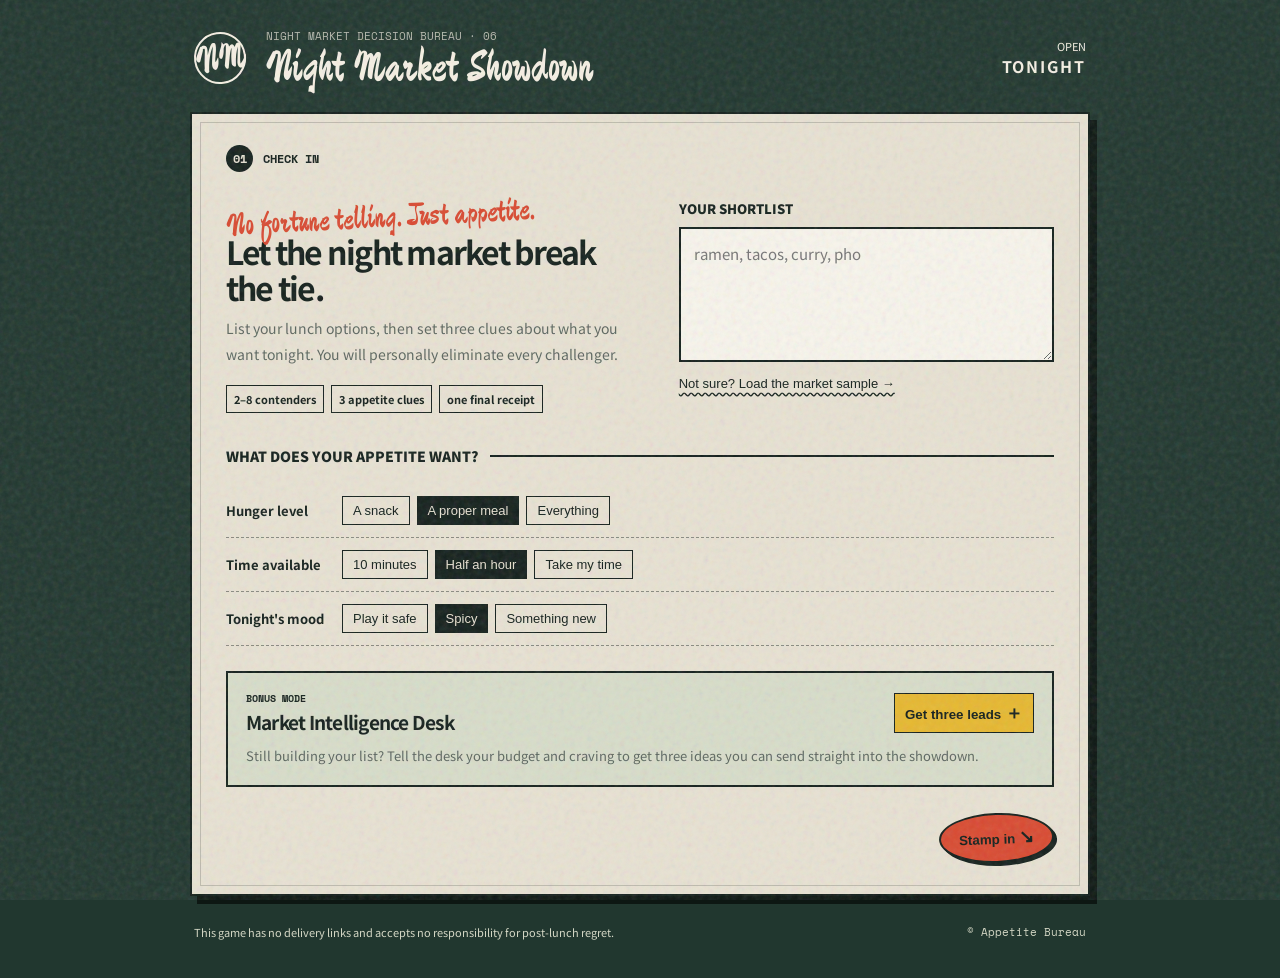
==== commit c84def0d: "Translate project experience and documentation to English" ====
--- a/lunch-duel/index.html
+++ b/lunch-duel/index.html
@@ -1,9 +1,9 @@
 <!doctype html>
-<html lang="zh-CN">
+<html lang="en">
 <head>
   <meta charset="UTF-8"><meta name="viewport" content="width=device-width, initial-scale=1.0">
-  <meta name="description" content="一场把纠结变成夜市闯关的午餐决定游戏。">
-  <title>夜市寻味局</title>
+  <meta name="description" content="A night-market game for deciding what to eat.">
+  <title>Night Market Showdown</title>
   <link rel="preconnect" href="https://fonts.googleapis.com"><link rel="preconnect" href="https://fonts.gstatic.com" crossorigin>
   <link href="https://fonts.googleapis.com/css2?family=Ma+Shan+Zheng&family=Noto+Sans+SC:wght@400;500;700;900&family=Space+Mono:wght@400;700&display=swap" rel="stylesheet">
   <link rel="stylesheet" href="style.css">
@@ -12,63 +12,63 @@
   <div class="grain" aria-hidden="true"></div>
   <main class="site-shell">
     <header class="masthead">
-      <div class="brand-mark" aria-hidden="true">食</div>
-      <div><p class="kicker">NIGHT MARKET DECISION BUREAU · 06</p><h1>夜市寻味局</h1></div>
-      <p class="open-sign">今晚<br><strong>营业中</strong></p>
+      <div class="brand-mark" aria-hidden="true">NM</div>
+      <div><p class="kicker">NIGHT MARKET DECISION BUREAU · 06</p><h1>Night Market Showdown</h1></div>
+      <p class="open-sign">OPEN<br><strong>TONIGHT</strong></p>
     </header>
     <section id="setup" class="screen check-in" aria-labelledby="setup-title">
-      <div class="section-label"><span>01</span> 入场登记</div>
+      <div class="section-label"><span>01</span> CHECK IN</div>
       <div class="check-in-grid">
         <div class="intro-copy">
-          <p class="scribble">吃什么，不靠算命。</p><h2 id="setup-title">把纠结交给这条夜市。</h2>
-          <p>先报上你的候选午餐，再选三件影响今晚胃口的小事。接下来，你将亲自淘汰每一位对手。</p>
-          <div class="rules"><span>2–8 道候选</span><span>3 个胃口线索</span><span>一张最终小票</span></div>
+          <p class="scribble">No fortune telling. Just appetite.</p><h2 id="setup-title">Let the night market break the tie.</h2>
+          <p>List your lunch options, then set three clues about what you want tonight. You will personally eliminate every challenger.</p>
+          <div class="rules"><span>2–8 contenders</span><span>3 appetite clues</span><span>one final receipt</span></div>
         </div>
-        <div class="form-side"><label for="food-input">候选午餐名单</label><textarea id="food-input" rows="4" placeholder="牛肉粉、麻辣烫、日式咖喱、越南河粉"></textarea><button id="example-btn" class="rough-link" type="button">不知道写什么？装入夜市样本 →</button></div>
+        <div class="form-side"><label for="food-input">YOUR SHORTLIST</label><textarea id="food-input" rows="4" placeholder="ramen, tacos, curry, pho"></textarea><button id="example-btn" class="rough-link" type="button">Not sure? Load the market sample →</button></div>
       </div>
       <fieldset class="mood-form">
-        <legend>今晚的胃，偏向哪里？</legend>
-        <div class="mood-row"><p>饥饿程度</p><div class="choice-set" data-group="hunger"><button type="button" data-value="垫一口">垫一口</button><button type="button" data-value="正常吃" class="selected">正常吃</button><button type="button" data-value="饿狠了">饿狠了</button></div></div>
-        <div class="mood-row"><p>可用时间</p><div class="choice-set" data-group="time"><button type="button" data-value="10 分钟">10 分钟</button><button type="button" data-value="半小时" class="selected">半小时</button><button type="button" data-value="慢慢来">慢慢来</button></div></div>
-        <div class="mood-row"><p>今晚心情</p><div class="choice-set" data-group="mood"><button type="button" data-value="求稳">求稳</button><button type="button" data-value="想吃辣" class="selected">想吃辣</button><button type="button" data-value="来点新鲜">来点新鲜</button></div></div>
+        <legend>WHAT DOES YOUR APPETITE WANT?</legend>
+        <div class="mood-row"><p>Hunger level</p><div class="choice-set" data-group="hunger"><button type="button" data-value="a snack">A snack</button><button type="button" data-value="a proper meal" class="selected">A proper meal</button><button type="button" data-value="everything">Everything</button></div></div>
+        <div class="mood-row"><p>Time available</p><div class="choice-set" data-group="time"><button type="button" data-value="10 minutes">10 minutes</button><button type="button" data-value="half an hour" class="selected">Half an hour</button><button type="button" data-value="take my time">Take my time</button></div></div>
+        <div class="mood-row"><p>Tonight's mood</p><div class="choice-set" data-group="mood"><button type="button" data-value="play it safe">Play it safe</button><button type="button" data-value="spicy" class="selected">Spicy</button><button type="button" data-value="something new">Something new</button></div></div>
       </fieldset>
       <section class="intel-desk" aria-labelledby="intel-title">
-        <div class="intel-heading"><div><p class="tiny-label">附加玩法</p><h3 id="intel-title">夜市情报台</h3></div><button id="intel-btn" class="intel-trigger" type="button">领三张推荐条 <span>＋</span></button></div>
-        <p>还没想好候选项？告诉情报台你的预算和口味，它会给出三道可直接加入对决的建议。</p>
+        <div class="intel-heading"><div><p class="tiny-label">BONUS MODE</p><h3 id="intel-title">Market Intelligence Desk</h3></div><button id="intel-btn" class="intel-trigger" type="button">Get three leads <span>＋</span></button></div>
+        <p>Still building your list? Tell the desk your budget and craving to get three ideas you can send straight into the showdown.</p>
         <div id="intel-panel" class="intel-panel is-hidden">
           <div class="intel-options">
-            <label>预算<select id="budget-select"><option value="low">30 元以内</option><option value="mid" selected>30–50 元</option><option value="high">今天不设限</option></select></label>
-            <label>想吃的口感<select id="taste-select"><option value="spicy">香辣热乎</option><option value="light">清爽轻盈</option><option value="comfort">踏实管饱</option></select></label>
+            <label>BUDGET<select id="budget-select"><option value="low">Under $10</option><option value="mid" selected>$10–20</option><option value="high">No limit tonight</option></select></label>
+            <label>CRAVING<select id="taste-select"><option value="spicy">Spicy &amp; hot</option><option value="light">Fresh &amp; light</option><option value="comfort">Comfort food</option></select></label>
           </div>
-          <button id="generate-btn" class="mini-stamp" type="button">摇出推荐</button>
+          <button id="generate-btn" class="mini-stamp" type="button">Shake out ideas</button>
           <div id="recommendations" class="recommendations" aria-live="polite"></div>
         </div>
       </section>
-      <div class="start-row"><p id="setup-error" class="error-message" role="alert" aria-live="polite"></p><button id="start-btn" class="stamp-button" type="button">盖章入场 <span>↘</span></button></div>
+      <div class="start-row"><p id="setup-error" class="error-message" role="alert" aria-live="polite"></p><button id="start-btn" class="stamp-button" type="button">Stamp in <span>↘</span></button></div>
     </section>
     <section id="arena" class="screen arena is-hidden" aria-labelledby="arena-title">
-      <div class="section-label"><span>02</span> 摊位擂台</div>
-      <div class="arena-head"><div><p id="arena-chapter" class="chapter">第一盏灯</p><h2 id="arena-title">跟着第一反应走。</h2></div><div class="round-counter"><span id="round-count">01</span><small>ROUND</small></div></div>
-      <div class="route" aria-label="游戏进度"><div id="route-fill"></div></div><p id="market-call" class="market-call">摊主在叫号。只能留下一份。</p>
-      <div class="fight-board" role="group" aria-label="选择一份午餐">
-        <button id="option-a" class="stall-card red-stall" type="button"><span class="stall-no">A</span><span class="food-name"></span><span class="food-note"></span><span class="pick">点它 <b>↗</b></span></button>
-        <div class="versus"><span>留</span><i>VS</i><span>弃</span></div>
-        <button id="option-b" class="stall-card yellow-stall" type="button"><span class="stall-no">B</span><span class="food-name"></span><span class="food-note"></span><span class="pick">点它 <b>↗</b></span></button>
+      <div class="section-label"><span>02</span> STALL SHOWDOWN</div>
+      <div class="arena-head"><div><p id="arena-chapter" class="chapter">FIRST LIGHT</p><h2 id="arena-title">Follow your first instinct.</h2></div><div class="round-counter"><span id="round-count">01</span><small>ROUND</small></div></div>
+      <div class="route" aria-label="Game progress"><div id="route-fill"></div></div><p id="market-call" class="market-call">The vendors are calling. Only one stays.</p>
+      <div class="fight-board" role="group" aria-label="Choose a lunch">
+        <button id="option-a" class="stall-card red-stall" type="button"><span class="stall-no">A</span><span class="food-name"></span><span class="food-note"></span><span class="pick">Pick it <b>↗</b></span></button>
+        <div class="versus"><span>KEEP</span><i>VS</i><span>DROP</span></div>
+        <button id="option-b" class="stall-card yellow-stall" type="button"><span class="stall-no">B</span><span class="food-name"></span><span class="food-note"></span><span class="pick">Pick it <b>↗</b></span></button>
       </div>
-      <div class="arena-footer"><p id="memory-line">已淘汰 0 位对手。</p><div><button id="rescue-btn" class="rescue-button" type="button">犹豫救援：抛一次硬币</button><button id="back-btn" class="rough-link" type="button">← 返回重新登记</button></div></div>
+      <div class="arena-footer"><p id="memory-line">0 challengers eliminated.</p><div><button id="rescue-btn" class="rescue-button" type="button">Tie-breaker: flip a coin</button><button id="back-btn" class="rough-link" type="button">← Back to check in</button></div></div>
     </section>
     <section id="result" class="screen receipt-screen is-hidden" aria-labelledby="result-title">
-      <div class="section-label"><span>03</span> 出摊结账</div>
+      <div class="section-label"><span>03</span> CHECKOUT</div>
       <div class="receipt">
-        <div class="receipt-top"><span>夜市寻味局</span><span id="receipt-date"></span></div><p class="receipt-type">YOUR ORDER HAS BEEN DECIDED</p>
-        <div class="winner-block"><span>今晚就吃</span><h2 id="result-title"></h2><strong>✓ 已锁单</strong></div><div class="receipt-rule"></div>
-        <div class="receipt-line"><span>胃口线索</span><b id="profile-summary"></b></div><div class="receipt-line"><span>战胜对手</span><b id="defeat-count"></b></div><div class="receipt-rule short"></div>
-        <p id="fortune" class="fortune"></p><p class="receipt-end">别截图问朋友了。现在就出门。</p>
+        <div class="receipt-top"><span>Night Market Showdown</span><span id="receipt-date"></span></div><p class="receipt-type">YOUR ORDER HAS BEEN DECIDED</p>
+        <div class="winner-block"><span>TONIGHT, EAT</span><h2 id="result-title"></h2><strong>✓ ORDER LOCKED</strong></div><div class="receipt-rule"></div>
+        <div class="receipt-line"><span>APPETITE CLUES</span><b id="profile-summary"></b></div><div class="receipt-line"><span>CHALLENGERS BEATEN</span><b id="defeat-count"></b></div><div class="receipt-rule short"></div>
+        <p id="fortune" class="fortune"></p><p class="receipt-end">Stop polling the group chat. Go eat.</p>
       </div>
-      <div class="result-controls"><button id="again-btn" class="stamp-button" type="button">原名单再战 <span>↻</span></button><button id="new-list-btn" class="rough-link" type="button">换一批候选项</button></div>
-      <section class="history-panel" aria-labelledby="history-title"><div class="history-head"><h3 id="history-title">你最近锁过的单</h3><button id="clear-history-btn" class="rough-link" type="button">清空记录</button></div><ol id="history-list" class="history-list"></ol></section>
+      <div class="result-controls"><button id="again-btn" class="stamp-button" type="button">Run it again <span>↻</span></button><button id="new-list-btn" class="rough-link" type="button">Use a new shortlist</button></div>
+      <section class="history-panel" aria-labelledby="history-title"><div class="history-head"><h3 id="history-title">Your recent locked orders</h3><button id="clear-history-btn" class="rough-link" type="button">Clear history</button></div><ol id="history-list" class="history-list"></ol></section>
     </section>
-    <footer>本局不提供外卖链接，也不替你承担选择后的后悔。<span>© 胃口事务所</span></footer>
+    <footer>This game has no delivery links and accepts no responsibility for post-lunch regret.<span>© Appetite Bureau</span></footer>
   </main><script src="script.js"></script>
 </body>
 </html>
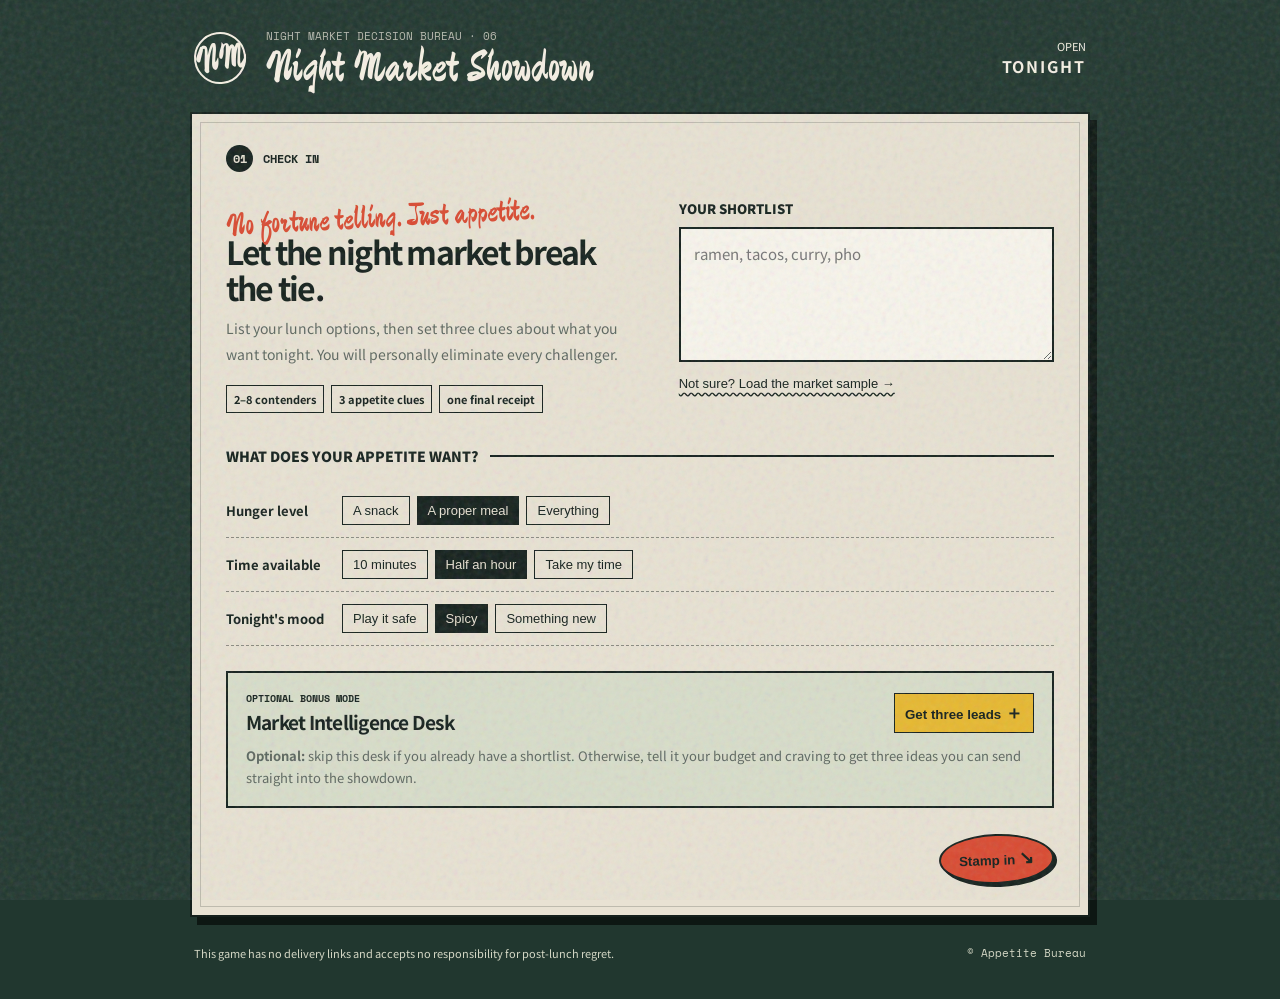
==== commit d32b6475: "Organize project in lunch-duel folder" ====
--- a/lunch-duel/index.html
+++ b/lunch-duel/index.html
@@ -33,8 +33,8 @@
         <div class="mood-row"><p>Tonight's mood</p><div class="choice-set" data-group="mood"><button type="button" data-value="play it safe">Play it safe</button><button type="button" data-value="spicy" class="selected">Spicy</button><button type="button" data-value="something new">Something new</button></div></div>
       </fieldset>
       <section class="intel-desk" aria-labelledby="intel-title">
-        <div class="intel-heading"><div><p class="tiny-label">BONUS MODE</p><h3 id="intel-title">Market Intelligence Desk</h3></div><button id="intel-btn" class="intel-trigger" type="button">Get three leads <span>＋</span></button></div>
-        <p>Still building your list? Tell the desk your budget and craving to get three ideas you can send straight into the showdown.</p>
+        <div class="intel-heading"><div><p class="tiny-label">OPTIONAL BONUS MODE</p><h3 id="intel-title">Market Intelligence Desk</h3></div><button id="intel-btn" class="intel-trigger" type="button">Get three leads <span>＋</span></button></div>
+        <p><strong>Optional:</strong> skip this desk if you already have a shortlist. Otherwise, tell it your budget and craving to get three ideas you can send straight into the showdown.</p>
         <div id="intel-panel" class="intel-panel is-hidden">
           <div class="intel-options">
             <label>BUDGET<select id="budget-select"><option value="low">Under $10</option><option value="mid" selected>$10–20</option><option value="high">No limit tonight</option></select></label>
@@ -65,7 +65,7 @@
         <div class="receipt-line"><span>APPETITE CLUES</span><b id="profile-summary"></b></div><div class="receipt-line"><span>CHALLENGERS BEATEN</span><b id="defeat-count"></b></div><div class="receipt-rule short"></div>
         <p id="fortune" class="fortune"></p><p class="receipt-end">Stop polling the group chat. Go eat.</p>
       </div>
-      <div class="result-controls"><button id="again-btn" class="stamp-button" type="button">Run it again <span>↻</span></button><button id="new-list-btn" class="rough-link" type="button">Use a new shortlist</button></div>
+      <div class="result-controls"><button id="again-btn" class="stamp-button" type="button">Run it again <span>↻</span></button><button id="new-list-btn" class="stamp-button secondary-action" type="button">Use a new shortlist <span>→</span></button></div>
       <section class="history-panel" aria-labelledby="history-title"><div class="history-head"><h3 id="history-title">Your recent locked orders</h3><button id="clear-history-btn" class="rough-link" type="button">Clear history</button></div><ol id="history-list" class="history-list"></ol></section>
     </section>
     <footer>This game has no delivery links and accepts no responsibility for post-lunch regret.<span>© Appetite Bureau</span></footer>
